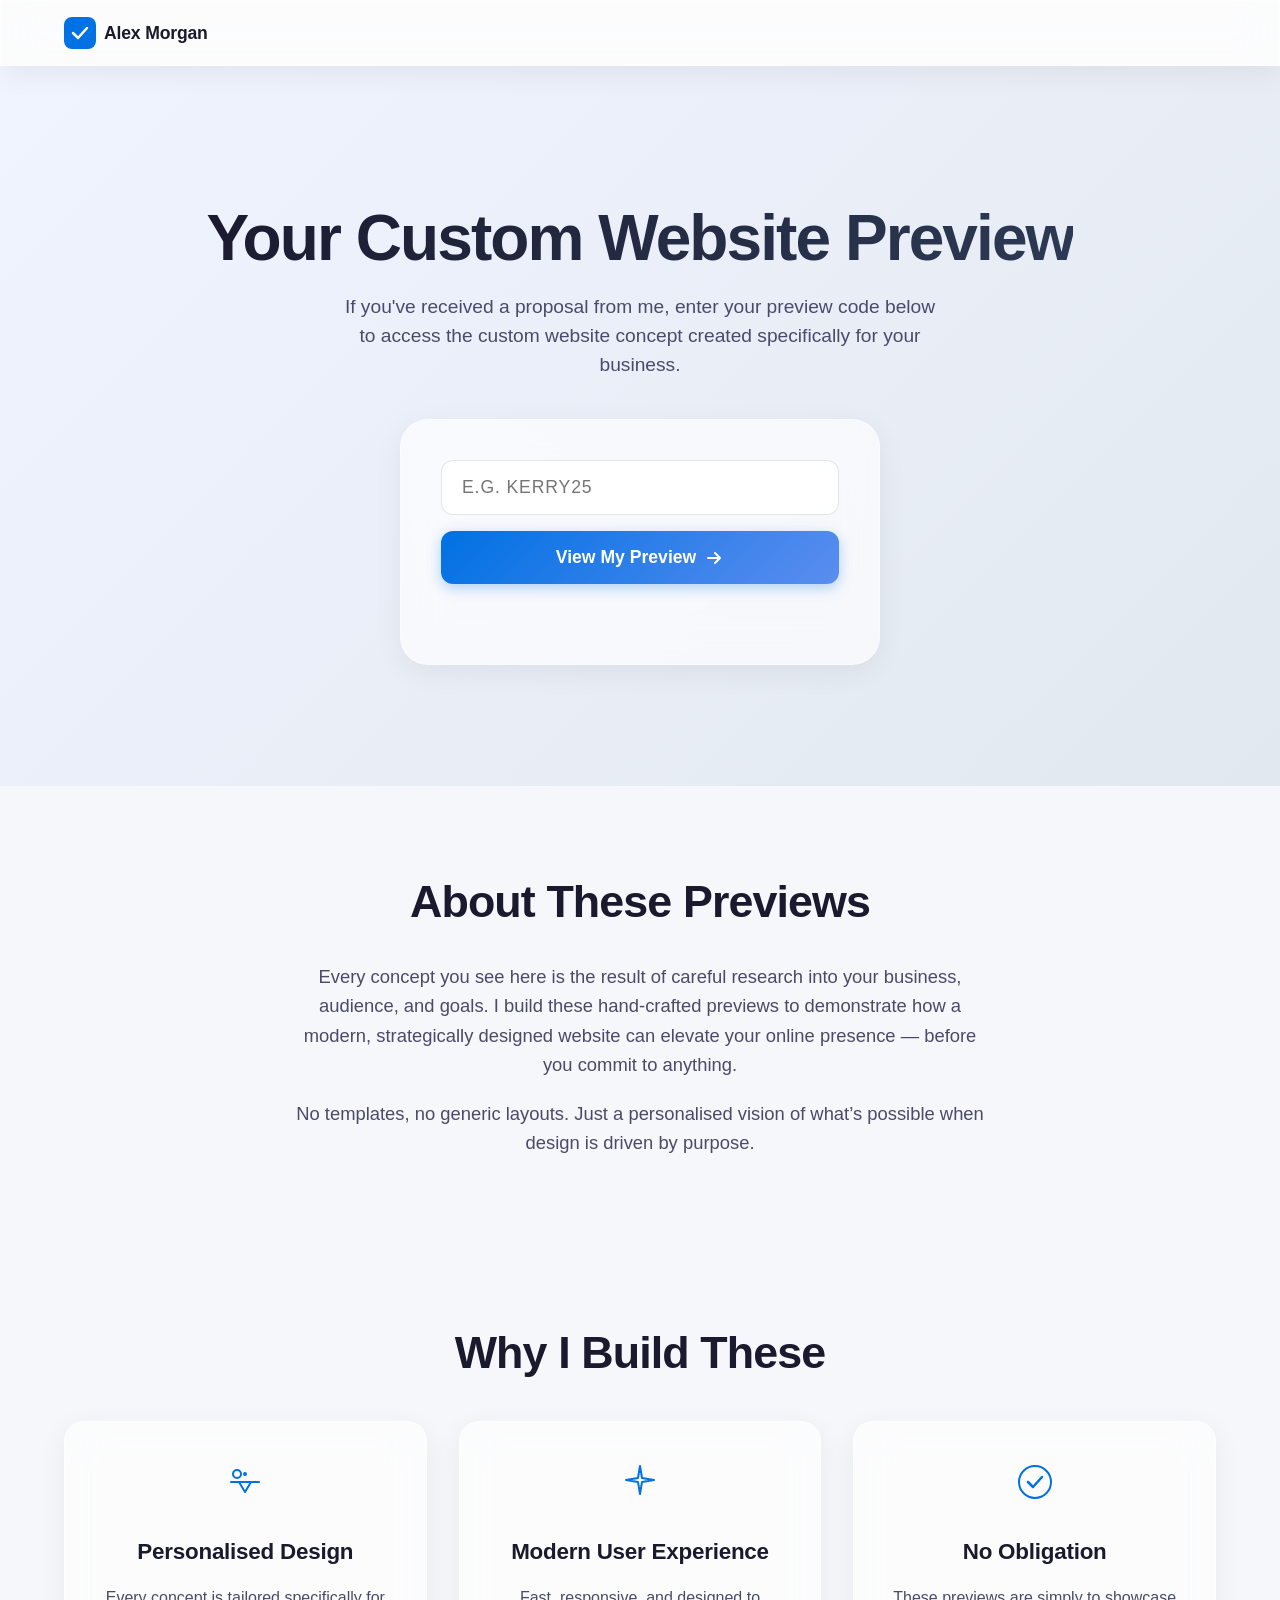
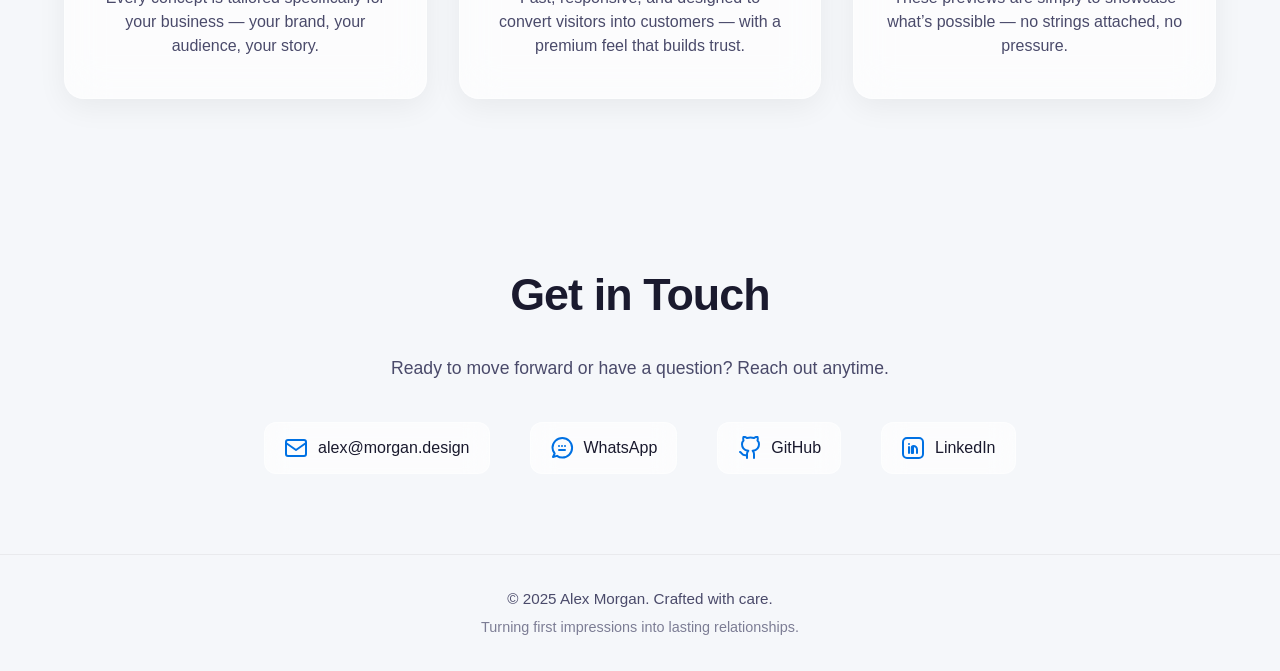
==== index.html @ 59bb9081 "Rename Index.html to index.html" ====
<!DOCTYPE html>
<html lang="en">
<head>
  <meta charset="UTF-8" />
  <meta name="viewport" content="width=device-width, initial-scale=1.0" />
  <title>Custom Website Preview | Ahmal Thomas — Web Designer</title>
  <meta name="description" content="Access your personalized website concept preview. Enter your unique code to view a custom-designed demo tailored for your business." />

  <!-- Open Graph / Social -->
  <meta property="og:title" content="Your Custom Website Preview" />
  <meta property="og:description" content="Enter your preview code to see a personalized website concept built for your business." />
  <meta property="og:type" content="website" />
  <meta name="twitter:card" content="summary_large_image" />

  <!-- Structured Data: Person -->
  <script type="application/ld+json">
  {
    "@context": "https://schema.org",
    "@type": "Person",
    "name": "Alex Morgan",
    "jobTitle": "Web Designer",
    "url": "https://alexmorgan.design",
    "sameAs": [
      "https://github.com/alexmorgan",
      "https://linkedin.com/in/alexmorgan"
    ]
  }
  </script>

  <link rel="stylesheet" href="style.css" />
</head>
<body>
  <!-- Minimal top bar with brand -->
  <header class="top-bar glass">
    <div class="top-bar-inner container">
      <a href="/" class="logo" aria-label="Alex Morgan Home">
        <svg width="32" height="32" viewBox="0 0 32 32" fill="none" aria-hidden="true">
          <rect width="32" height="32" rx="8" fill="url(#logo-grad)" />
          <path d="M9 16L14 21L23 11" stroke="white" stroke-width="2.5" stroke-linecap="round" stroke-linejoin="round" />
          <defs>
            <linearGradient id="logo-grad" x1="0" y1="0" x2="32" y2="32">
              <stop stop-color="#0071E3" />
              <stop offset="1" stop-color="#5B8DEF" />
            </linearGradient>
          </defs>
        </svg>
        <span class="logo-text">Alex Morgan</span>
      </a>
    </div>
  </header>

  <main>
    <!-- Hero Section -->
    <section class="hero" aria-labelledby="hero-heading">
      <div class="container hero-content">
        <h1 id="hero-heading" class="hero-title">Your Custom Website Preview</h1>
        <p class="hero-subtitle">
          If you've received a proposal from me, enter your preview code below to access the
          custom website concept created specifically for your business.
        </p>

        <div class="preview-card glass" id="previewCard">
          <form id="previewForm" novalidate>
            <label for="codeInput" class="sr-only">Preview Code</label>
            <input
              type="text"
              id="codeInput"
              class="code-input"
              placeholder="e.g. KERRY25"
              autocomplete="off"
              spellcheck="false"
              aria-describedby="errorMessage"
            />
            <button type="submit" class="btn-primary" id="submitBtn">
              View My Preview
              <svg width="20" height="20" viewBox="0 0 20 20" fill="none" aria-hidden="true">
                <path d="M4 10H16M16 10L11 5M16 10L11 15" stroke="currentColor" stroke-width="2" stroke-linecap="round" stroke-linejoin="round" />
              </svg>
            </button>
            <div id="errorMessage" class="error-message" role="alert" aria-live="polite"></div>
          </form>
        </div>
      </div>
    </section>

    <!-- About Section -->
    <section class="about section" aria-labelledby="about-heading">
      <div class="container">
        <h2 id="about-heading" class="section-title">About These Previews</h2>
        <div class="about-text">
          <p>
            Every concept you see here is the result of careful research into your business,
            audience, and goals. I build these hand‑crafted previews to demonstrate how a
            modern, strategically designed website can elevate your online presence — before
            you commit to anything.
          </p>
          <p>
            No templates, no generic layouts. Just a personalised vision of what’s possible
            when design is driven by purpose.
          </p>
        </div>
      </div>
    </section>

    <!-- Why I Build These (Feature Cards) -->
    <section class="features section" aria-labelledby="features-heading">
      <div class="container">
        <h2 id="features-heading" class="section-title">Why I Build These</h2>
        <div class="features-grid">
          <!-- Card 1 -->
          <article class="feature-card glass">
            <div class="feature-icon" aria-hidden="true">
              <svg width="40" height="40" viewBox="0 0 40 40" fill="none">
                <circle cx="12" cy="12" r="4" stroke="currentColor" stroke-width="2" />
                <path d="M20 30L14 20H26L20 30Z" stroke="currentColor" stroke-width="2" stroke-linejoin="round" />
                <path d="M6 20H34" stroke="currentColor" stroke-width="2" stroke-linecap="round" />
                <circle cx="20" cy="12" r="2" fill="currentColor" />
              </svg>
            </div>
            <h3 class="feature-title">Personalised Design</h3>
            <p class="feature-desc">Every concept is tailored specifically for your business — your brand, your audience, your story.</p>
          </article>

          <!-- Card 2 -->
          <article class="feature-card glass">
            <div class="feature-icon" aria-hidden="true">
              <svg width="40" height="40" viewBox="0 0 40 40" fill="none">
                <path d="M20 4L22 16L34 18L22 20L20 32L18 20L6 18L18 16L20 4Z" stroke="currentColor" stroke-width="2" stroke-linejoin="round" />
              </svg>
            </div>
            <h3 class="feature-title">Modern User Experience</h3>
            <p class="feature-desc">Fast, responsive, and designed to convert visitors into customers — with a premium feel that builds trust.</p>
          </article>

          <!-- Card 3 -->
          <article class="feature-card glass">
            <div class="feature-icon" aria-hidden="true">
              <svg width="40" height="40" viewBox="0 0 40 40" fill="none">
                <path d="M20 36C28.8366 36 36 28.8366 36 20C36 11.1634 28.8366 4 20 4C11.1634 4 4 11.1634 4 20C4 28.8366 11.1634 36 20 36Z" stroke="currentColor" stroke-width="2" />
                <path d="M13 20L18 25L27 15" stroke="currentColor" stroke-width="2.5" stroke-linecap="round" stroke-linejoin="round" />
              </svg>
            </div>
            <h3 class="feature-title">No Obligation</h3>
            <p class="feature-desc">These previews are simply to showcase what’s possible — no strings attached, no pressure.</p>
          </article>
        </div>
      </div>
    </section>

    <!-- Contact Section -->
    <section class="contact section" aria-labelledby="contact-heading">
      <div class="container">
        <h2 id="contact-heading" class="section-title">Get in Touch</h2>
        <p class="contact-sub">Ready to move forward or have a question? Reach out anytime.</p>
        <div class="contact-links">
          <a href="mailto:alex@morgan.design" class="contact-item" aria-label="Email Alex">
            <svg width="24" height="24" viewBox="0 0 24 24" fill="none" aria-hidden="true">
              <rect x="2" y="4" width="20" height="16" rx="2" stroke="currentColor" stroke-width="2" />
              <path d="M2 7L12 14L22 7" stroke="currentColor" stroke-width="2" stroke-linecap="round" stroke-linejoin="round" />
            </svg>
            <span>alex@morgan.design</span>
          </a>
          <a href="https://wa.me/15551234567" class="contact-item" target="_blank" rel="noopener" aria-label="Chat on WhatsApp">
            <svg width="24" height="24" viewBox="0 0 24 24" fill="none" aria-hidden="true">
              <path d="M3 21L4.65 17.5C3.36 15.95 2.5 13.97 2.5 11.8C2.5 6.31 6.81 2 12.3 2C17.79 2 22.1 6.31 22.1 11.8C22.1 17.29 17.79 21.6 12.3 21.6C10.34 21.6 8.48 20.95 7 19.85L3 21Z" stroke="currentColor" stroke-width="2" stroke-linejoin="round" />
              <path d="M9 10H9.01M12 10H12.01M15 10H15.01M9 14H15" stroke="currentColor" stroke-width="2" stroke-linecap="round" stroke-linejoin="round" />
            </svg>
            <span>WhatsApp</span>
          </a>
          <a href="https://github.com/alexmorgan" class="contact-item" target="_blank" rel="noopener" aria-label="GitHub Profile">
            <svg width="24" height="24" viewBox="0 0 24 24" fill="none" aria-hidden="true">
              <path d="M9 19C4 20.5 4 16.5 2 16M16 22V18.13C16.0375 16.88 15.5731 15.655 14.7 14.75C17.8 14.35 21 13.25 21 8.25C20.9992 6.855 20.4418 5.525 19.45 4.55C19.8918 3.35 19.8918 2.02 19.45 0.82C19.45 0.82 18.35 0.48 15.9 2.03C13.745 1.35 11.255 1.35 9.1 2.03C6.65 0.48 5.55 0.82 5.55 0.82C5.10824 2.02 5.10824 3.35 5.55 4.55C4.55818 5.525 4.00076 6.855 4 8.25C4 13.25 7.2 14.35 10.3 14.75C9.42688 15.655 8.96248 16.88 9 18.13V22" stroke="currentColor" stroke-width="2" stroke-linecap="round" stroke-linejoin="round" />
            </svg>
            <span>GitHub</span>
          </a>
          <a href="https://linkedin.com/in/alexmorgan" class="contact-item" target="_blank" rel="noopener" aria-label="LinkedIn Profile">
            <svg width="24" height="24" viewBox="0 0 24 24" fill="none" aria-hidden="true">
              <rect x="2" y="2" width="20" height="20" rx="4" stroke="currentColor" stroke-width="2" />
              <path d="M8 11V17M8 8V8.01M12 17V11M16 17V13.5C16 11.57 14.43 10 12.5 10V10C11.57 10 10.8 10.73 10.8 11.6V17" stroke="currentColor" stroke-width="2" stroke-linecap="round" stroke-linejoin="round" />
            </svg>
            <span>LinkedIn</span>
          </a>
        </div>
      </div>
    </section>
  </main>

  <!-- Footer -->
  <footer class="footer">
    <div class="container footer-inner">
      <p>© 2025 Alex Morgan. Crafted with care.</p>
      <p class="footer-tagline">Turning first impressions into lasting relationships.</p>
    </div>
  </footer>

  <script src="script.js"></script>
</body>
</html>
---- style.css ----
/* style.css – Premium, minimal, mobile-first with glassmorphism & subtle animations */

/* ---------- CSS Variables ---------- */
:root {
  --color-bg: #f5f7fa;
  --color-surface: rgba(255, 255, 255, 0.65);
  --color-text: #1a1a2e;
  --color-text-secondary: #4a4a6a;
  --color-accent: #0071e3;
  --color-accent-hover: #005bb5;
  --color-error: #e53e3e;
  --gradient-hero: linear-gradient(135deg, #f0f4ff 0%, #e2e8f0 100%);
  --gradient-accent: linear-gradient(135deg, #0071e3, #5b8def);
  --shadow-sm: 0 2px 12px rgba(0, 0, 0, 0.04);
  --shadow-md: 0 8px 30px rgba(0, 0, 0, 0.06);
  --shadow-lg: 0 20px 50px rgba(0, 0, 0, 0.08);
  --radius-sm: 12px;
  --radius-md: 20px;
  --radius-lg: 28px;
  --font-sans: -apple-system, BlinkMacSystemFont, 'Segoe UI', Roboto, Helvetica, Arial, sans-serif;
  --transition-fast: 0.2s ease;
  --transition-smooth: 0.3s cubic-bezier(0.4, 0, 0.2, 1);
}

/* ---------- Reset & Base ---------- */
*,
*::before,
*::after {
  box-sizing: border-box;
  margin: 0;
  padding: 0;
}

html {
  scroll-behavior: smooth;
  -webkit-font-smoothing: antialiased;
  -moz-osx-font-smoothing: grayscale;
}

body {
  font-family: var(--font-sans);
  background: var(--color-bg);
  color: var(--color-text);
  line-height: 1.6;
  min-height: 100vh;
  display: flex;
  flex-direction: column;
}

/* ---------- Utility ---------- */
.container {
  width: 100%;
  max-width: 1200px;
  margin: 0 auto;
  padding: 0 1.5rem;
}

.sr-only {
  position: absolute;
  width: 1px;
  height: 1px;
  padding: 0;
  margin: -1px;
  overflow: hidden;
  clip: rect(0, 0, 0, 0);
  white-space: nowrap;
  border-width: 0;
}

/* Glass effect reusable */
.glass {
  background: var(--color-surface);
  backdrop-filter: blur(20px);
  -webkit-backdrop-filter: blur(20px);
  border: 1px solid rgba(255, 255, 255, 0.4);
  box-shadow: var(--shadow-md);
}

/* Section spacing */
.section {
  padding: 5rem 0;
}

.section-title {
  font-size: clamp(2rem, 5vw, 2.8rem);
  font-weight: 700;
  letter-spacing: -0.02em;
  margin-bottom: 1.5rem;
  text-align: center;
  color: var(--color-text);
}

/* ---------- Top Bar ---------- */
.top-bar {
  position: sticky;
  top: 0;
  z-index: 100;
  border-bottom: 1px solid rgba(255, 255, 255, 0.3);
}

.top-bar-inner {
  display: flex;
  align-items: center;
  justify-content: space-between;
  height: 64px;
}

.logo {
  display: flex;
  align-items: center;
  gap: 0.5rem;
  text-decoration: none;
  color: var(--color-text);
  font-weight: 600;
  font-size: 1.1rem;
}

.logo-text {
  letter-spacing: -0.01em;
}

/* ---------- Hero ---------- */
.hero {
  background: var(--gradient-hero);
  padding: 6rem 0 5rem;
  display: flex;
  align-items: center;
  min-height: 80vh;
}

.hero-content {
  text-align: center;
  display: flex;
  flex-direction: column;
  align-items: center;
}

.hero-title {
  font-size: clamp(2.5rem, 7vw, 4rem);
  font-weight: 800;
  letter-spacing: -0.03em;
  line-height: 1.1;
  margin-bottom: 1.2rem;
  background: linear-gradient(135deg, #1a1a2e 0%, #2d3a55 100%);
  -webkit-background-clip: text;
  -webkit-text-fill-color: transparent;
  background-clip: text;
}

.hero-subtitle {
  font-size: 1.2rem;
  color: var(--color-text-secondary);
  max-width: 600px;
  margin: 0 auto 2.5rem;
  line-height: 1.5;
}

/* Preview Card (glass) */
.preview-card {
  width: 100%;
  max-width: 480px;
  padding: 2.5rem;
  border-radius: var(--radius-lg);
  opacity: 0;
  transform: translateY(30px);
  transition: opacity 0.8s ease, transform 0.8s ease;
}

.preview-card.visible {
  opacity: 1;
  transform: translateY(0);
}

/* Form elements */
#previewForm {
  display: flex;
  flex-direction: column;
  gap: 1rem;
}

.code-input {
  width: 100%;
  padding: 1rem 1.25rem;
  font-size: 1.1rem;
  border: 1.5px solid rgba(0, 0, 0, 0.1);
  border-radius: var(--radius-sm);
  background: rgba(255, 255, 255, 0.8);
  backdrop-filter: blur(10px);
  transition: border-color var(--transition-fast), box-shadow var(--transition-fast);
  outline: none;
  font-family: inherit;
  letter-spacing: 0.05em;
  text-transform: uppercase;
}

.code-input:focus {
  border-color: var(--color-accent);
  box-shadow: 0 0 0 3px rgba(0, 113, 227, 0.15);
}

.code-input.error {
  border-color: var(--color-error);
  box-shadow: 0 0 0 3px rgba(229, 62, 62, 0.15);
}

/* Primary button */
.btn-primary {
  display: inline-flex;
  align-items: center;
  justify-content: center;
  gap: 0.5rem;
  padding: 1rem 2rem;
  background: var(--gradient-accent);
  color: white;
  font-weight: 600;
  font-size: 1.1rem;
  border: none;
  border-radius: var(--radius-sm);
  cursor: pointer;
  transition: transform var(--transition-fast), box-shadow var(--transition-fast), opacity var(--transition-fast);
  box-shadow: 0 4px 14px rgba(0, 113, 227, 0.3);
}

.btn-primary:hover {
  transform: translateY(-2px) scale(1.02);
  box-shadow: 0 8px 25px rgba(0, 113, 227, 0.4);
}

.btn-primary:active {
  transform: scale(0.98);
}

/* Error message */
.error-message {
  font-size: 0.9rem;
  color: var(--color-error);
  min-height: 1.4em;
  margin-top: 0.2rem;
  opacity: 0;
  transform: translateY(-8px);
  transition: opacity 0.25s ease, transform 0.25s ease;
  font-weight: 500;
}

.error-message.visible {
  opacity: 1;
  transform: translateY(0);
}

/* Shake animation on error */
@keyframes shake {
  0%, 100% { transform: translateX(0); }
  20% { transform: translateX(-8px); }
  40% { transform: translateX(8px); }
  60% { transform: translateX(-5px); }
  80% { transform: translateX(5px); }
}

.preview-card.shake {
  animation: shake 0.4s ease-in-out;
}

/* ---------- About Section ---------- */
.about-text {
  max-width: 700px;
  margin: 0 auto;
  text-align: center;
  font-size: 1.15rem;
  color: var(--color-text-secondary);
}

.about-text p + p {
  margin-top: 1.2rem;
}

/* ---------- Feature Cards ---------- */
.features-grid {
  display: grid;
  grid-template-columns: repeat(auto-fit, minmax(260px, 1fr));
  gap: 2rem;
  margin-top: 2rem;
}

.feature-card {
  padding: 2.5rem 2rem;
  border-radius: var(--radius-md);
  text-align: center;
  transition: transform var(--transition-smooth), box-shadow var(--transition-smooth);
  display: flex;
  flex-direction: column;
  align-items: center;
  gap: 1rem;
}

.feature-card:hover {
  transform: translateY(-6px);
  box-shadow: var(--shadow-lg);
}

.feature-icon {
  color: var(--color-accent);
  margin-bottom: 0.5rem;
}

.feature-title {
  font-size: 1.4rem;
  font-weight: 650;
  letter-spacing: -0.01em;
}

.feature-desc {
  color: var(--color-text-secondary);
  font-size: 1rem;
  line-height: 1.5;
}

/* ---------- Contact ---------- */
.contact-sub {
  text-align: center;
  color: var(--color-text-secondary);
  margin-bottom: 2.5rem;
  font-size: 1.1rem;
}

.contact-links {
  display: flex;
  flex-wrap: wrap;
  justify-content: center;
  gap: 1.5rem 2.5rem;
}

.contact-item {
  display: flex;
  align-items: center;
  gap: 0.6rem;
  text-decoration: none;
  color: var(--color-text);
  font-weight: 500;
  padding: 0.75rem 1.2rem;
  border-radius: var(--radius-sm);
  background: var(--color-surface);
  backdrop-filter: blur(12px);
  border: 1px solid rgba(255, 255, 255, 0.5);
  transition: transform var(--transition-fast), box-shadow var(--transition-fast);
}

.contact-item:hover {
  transform: translateY(-2px);
  box-shadow: var(--shadow-md);
}

.contact-item svg {
  flex-shrink: 0;
  color: var(--color-accent);
}

/* ---------- Footer ---------- */
.footer {
  margin-top: auto;
  padding: 2rem 0;
  text-align: center;
  border-top: 1px solid rgba(0, 0, 0, 0.05);
  color: var(--color-text-secondary);
  font-size: 0.95rem;
}

.footer-tagline {
  margin-top: 0.3rem;
  opacity: 0.7;
  font-size: 0.9rem;
}

/* ---------- Responsive fine-tuning ---------- */
@media (max-width: 600px) {
  .hero {
    padding: 4rem 0 3rem;
  }
  .preview-card {
    padding: 1.8rem;
  }
  .contact-links {
    flex-direction: column;
    align-items: center;
  }
  }
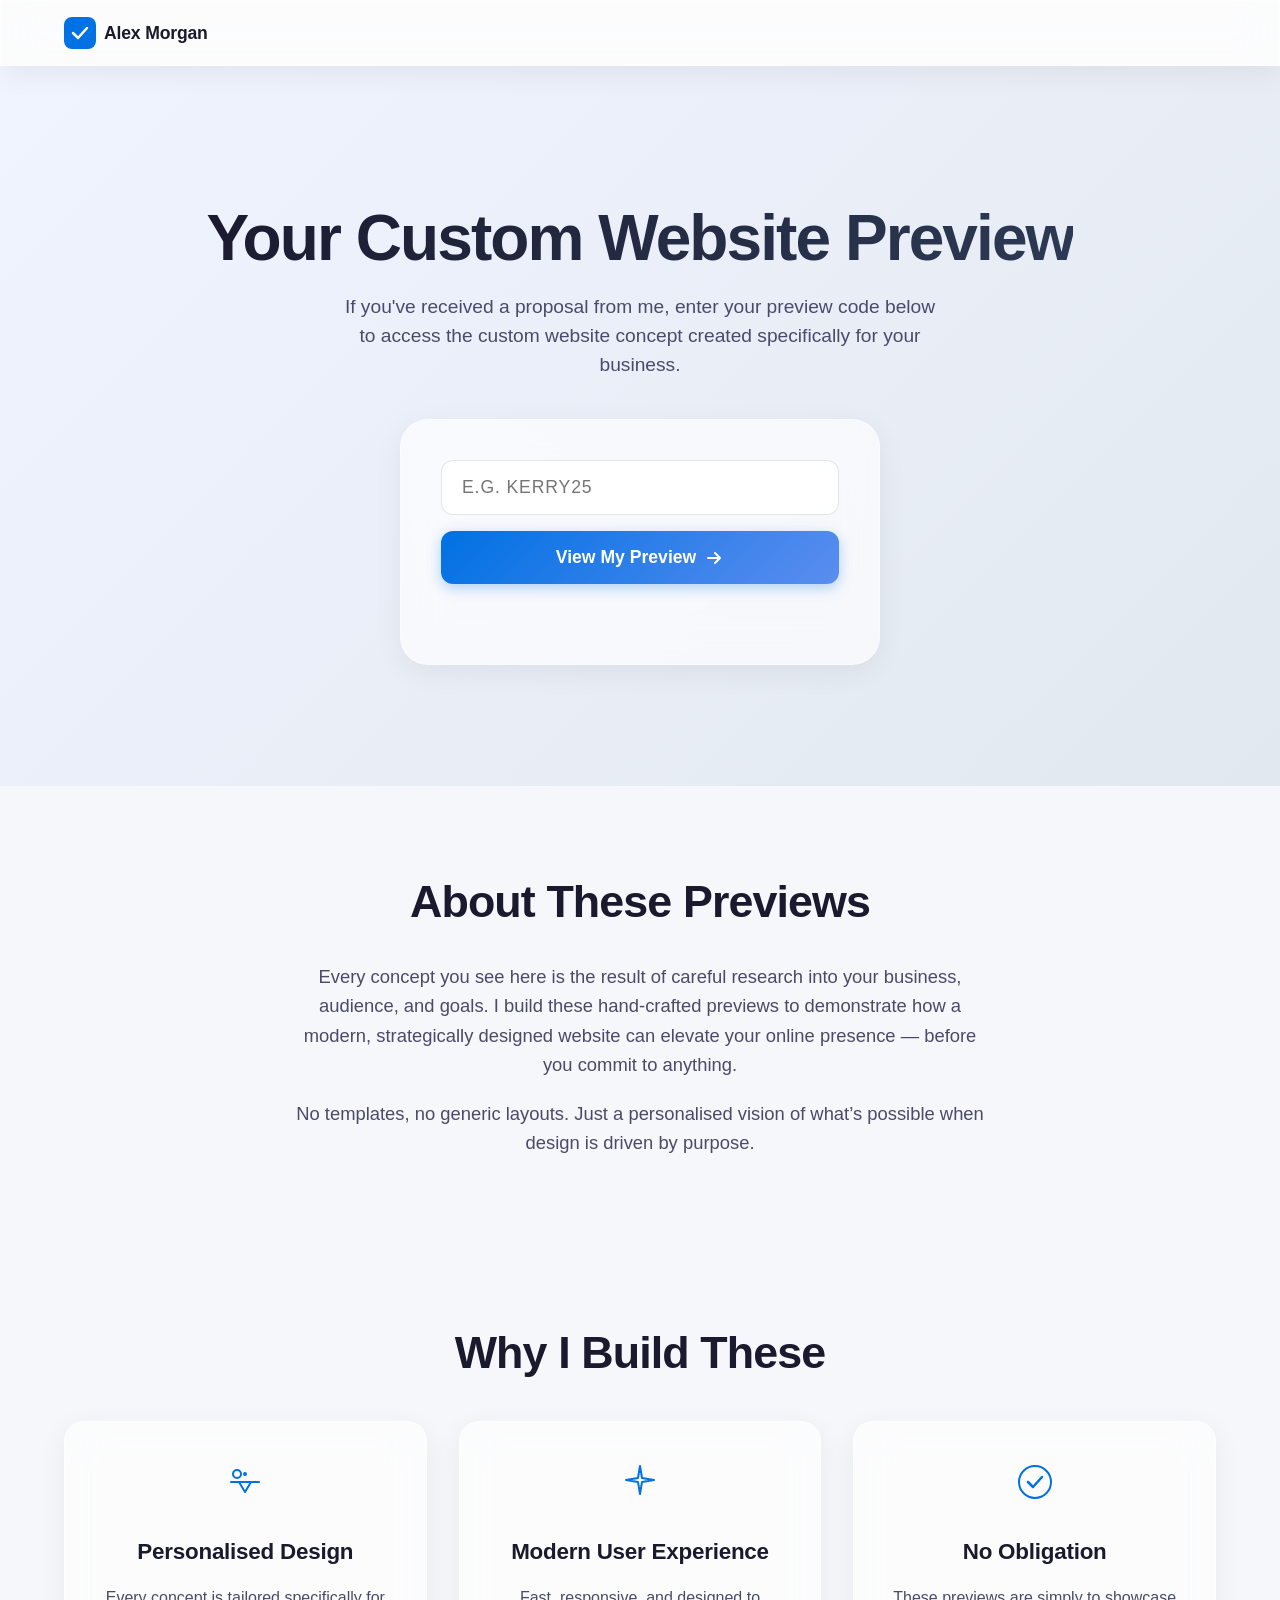
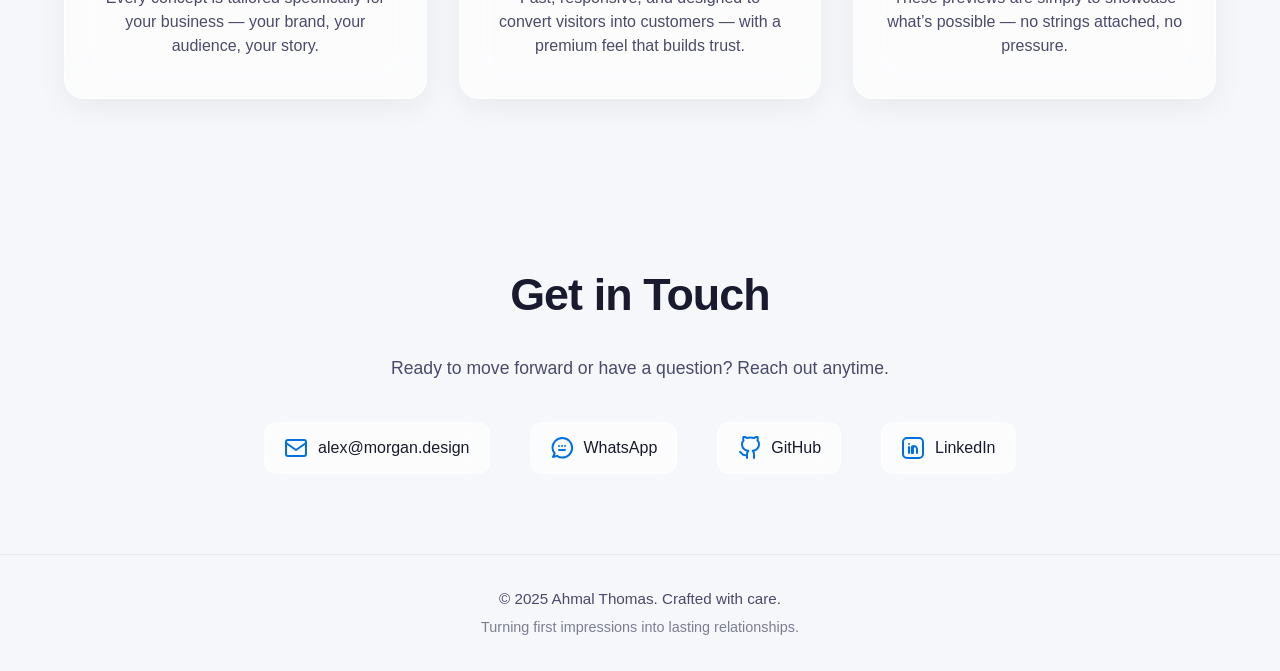
==== commit b5463628: "Update index.html" ====
--- a/index.html
+++ b/index.html
@@ -17,12 +17,12 @@
   {
     "@context": "https://schema.org",
     "@type": "Person",
-    "name": "Alex Morgan",
+    "name": "Ahmal Thomas",
     "jobTitle": "Web Designer",
-    "url": "https://alexmorgan.design",
+    "url": "https://ahmalthomas.design",
     "sameAs": [
-      "https://github.com/alexmorgan",
-      "https://linkedin.com/in/alexmorgan"
+      "https://github.com/ahmal-wq",
+      "https://linkedin.com/in/ahmalthomas"
     ]
   }
   </script>
@@ -153,27 +153,27 @@
         <h2 id="contact-heading" class="section-title">Get in Touch</h2>
         <p class="contact-sub">Ready to move forward or have a question? Reach out anytime.</p>
         <div class="contact-links">
-          <a href="mailto:alex@morgan.design" class="contact-item" aria-label="Email Alex">
+          <a href="mailto: ahmalwdservices@gmail.com" class="contact-item" aria-label="Email Alex">
             <svg width="24" height="24" viewBox="0 0 24 24" fill="none" aria-hidden="true">
               <rect x="2" y="4" width="20" height="16" rx="2" stroke="currentColor" stroke-width="2" />
               <path d="M2 7L12 14L22 7" stroke="currentColor" stroke-width="2" stroke-linecap="round" stroke-linejoin="round" />
             </svg>
             <span>alex@morgan.design</span>
           </a>
-          <a href="https://wa.me/15551234567" class="contact-item" target="_blank" rel="noopener" aria-label="Chat on WhatsApp">
+          <a href="https://wa.me/18768789300" class="contact-item" target="_blank" rel="noopener" aria-label="Chat on WhatsApp">
             <svg width="24" height="24" viewBox="0 0 24 24" fill="none" aria-hidden="true">
               <path d="M3 21L4.65 17.5C3.36 15.95 2.5 13.97 2.5 11.8C2.5 6.31 6.81 2 12.3 2C17.79 2 22.1 6.31 22.1 11.8C22.1 17.29 17.79 21.6 12.3 21.6C10.34 21.6 8.48 20.95 7 19.85L3 21Z" stroke="currentColor" stroke-width="2" stroke-linejoin="round" />
               <path d="M9 10H9.01M12 10H12.01M15 10H15.01M9 14H15" stroke="currentColor" stroke-width="2" stroke-linecap="round" stroke-linejoin="round" />
             </svg>
             <span>WhatsApp</span>
           </a>
-          <a href="https://github.com/alexmorgan" class="contact-item" target="_blank" rel="noopener" aria-label="GitHub Profile">
+          <a href="https://github.com/ahmal-wq" class="contact-item" target="_blank" rel="noopener" aria-label="GitHub Profile">
             <svg width="24" height="24" viewBox="0 0 24 24" fill="none" aria-hidden="true">
               <path d="M9 19C4 20.5 4 16.5 2 16M16 22V18.13C16.0375 16.88 15.5731 15.655 14.7 14.75C17.8 14.35 21 13.25 21 8.25C20.9992 6.855 20.4418 5.525 19.45 4.55C19.8918 3.35 19.8918 2.02 19.45 0.82C19.45 0.82 18.35 0.48 15.9 2.03C13.745 1.35 11.255 1.35 9.1 2.03C6.65 0.48 5.55 0.82 5.55 0.82C5.10824 2.02 5.10824 3.35 5.55 4.55C4.55818 5.525 4.00076 6.855 4 8.25C4 13.25 7.2 14.35 10.3 14.75C9.42688 15.655 8.96248 16.88 9 18.13V22" stroke="currentColor" stroke-width="2" stroke-linecap="round" stroke-linejoin="round" />
             </svg>
             <span>GitHub</span>
           </a>
-          <a href="https://linkedin.com/in/alexmorgan" class="contact-item" target="_blank" rel="noopener" aria-label="LinkedIn Profile">
+          <a href="https://linkedin.com/in/ahmalthomas" class="contact-item" target="_blank" rel="noopener" aria-label="LinkedIn Profile">
             <svg width="24" height="24" viewBox="0 0 24 24" fill="none" aria-hidden="true">
               <rect x="2" y="2" width="20" height="20" rx="4" stroke="currentColor" stroke-width="2" />
               <path d="M8 11V17M8 8V8.01M12 17V11M16 17V13.5C16 11.57 14.43 10 12.5 10V10C11.57 10 10.8 10.73 10.8 11.6V17" stroke="currentColor" stroke-width="2" stroke-linecap="round" stroke-linejoin="round" />
@@ -188,7 +188,7 @@
   <!-- Footer -->
   <footer class="footer">
     <div class="container footer-inner">
-      <p>© 2025 Alex Morgan. Crafted with care.</p>
+      <p>© 2025 Ahmal Thomas. Crafted with care.</p>
       <p class="footer-tagline">Turning first impressions into lasting relationships.</p>
     </div>
   </footer>
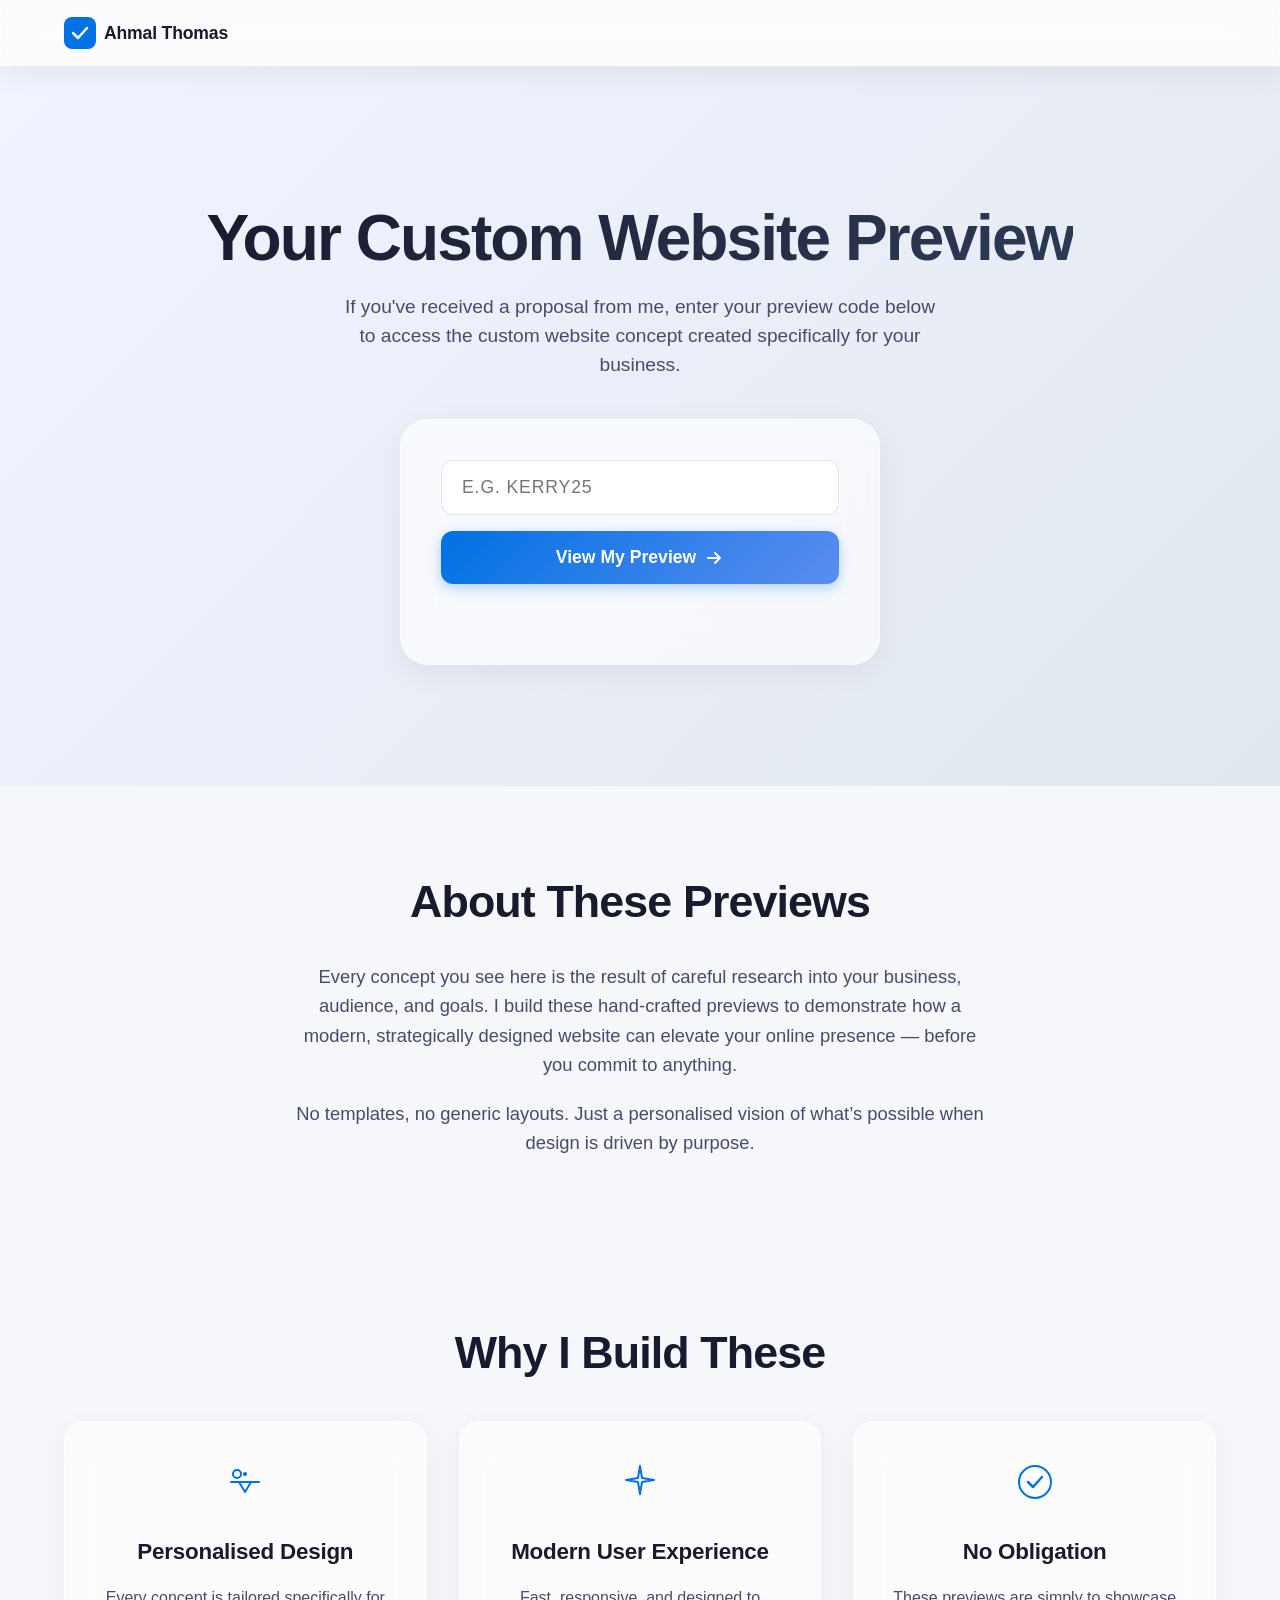
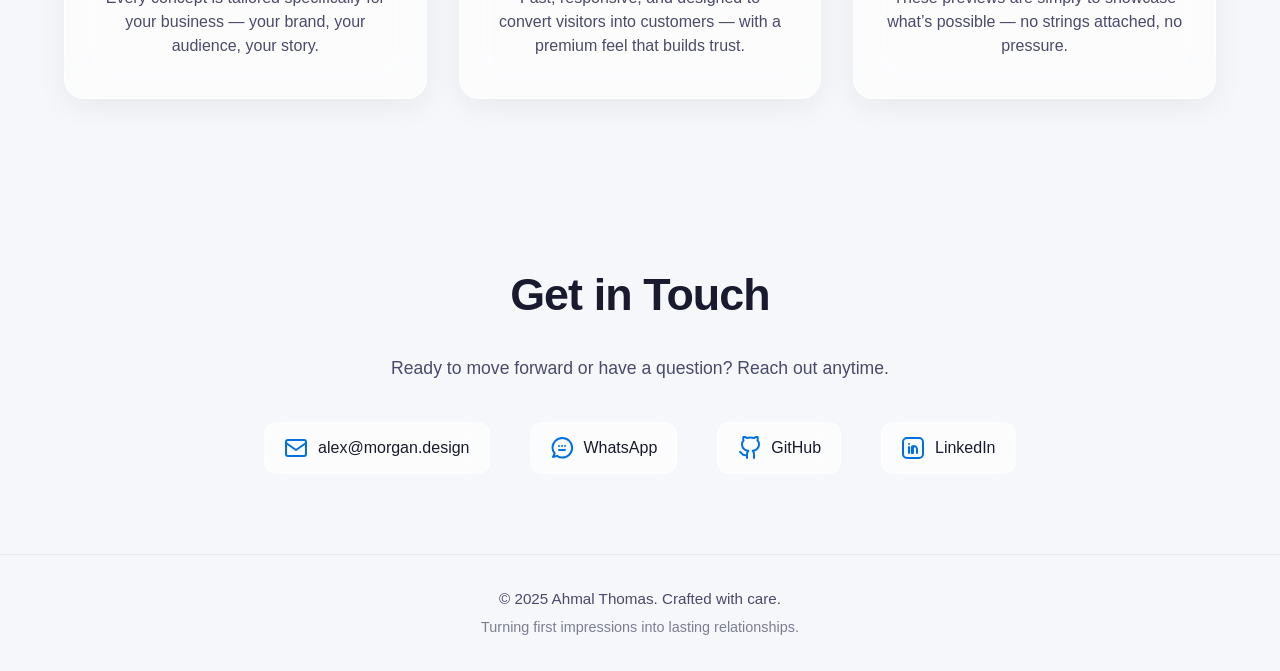
==== commit c3cae28a: "Update index.html" ====
--- a/index.html
+++ b/index.html
@@ -44,7 +44,7 @@
             </linearGradient>
           </defs>
         </svg>
-        <span class="logo-text">Alex Morgan</span>
+        <span class="logo-text">Ahmal Thomas</span>
       </a>
     </div>
   </header>
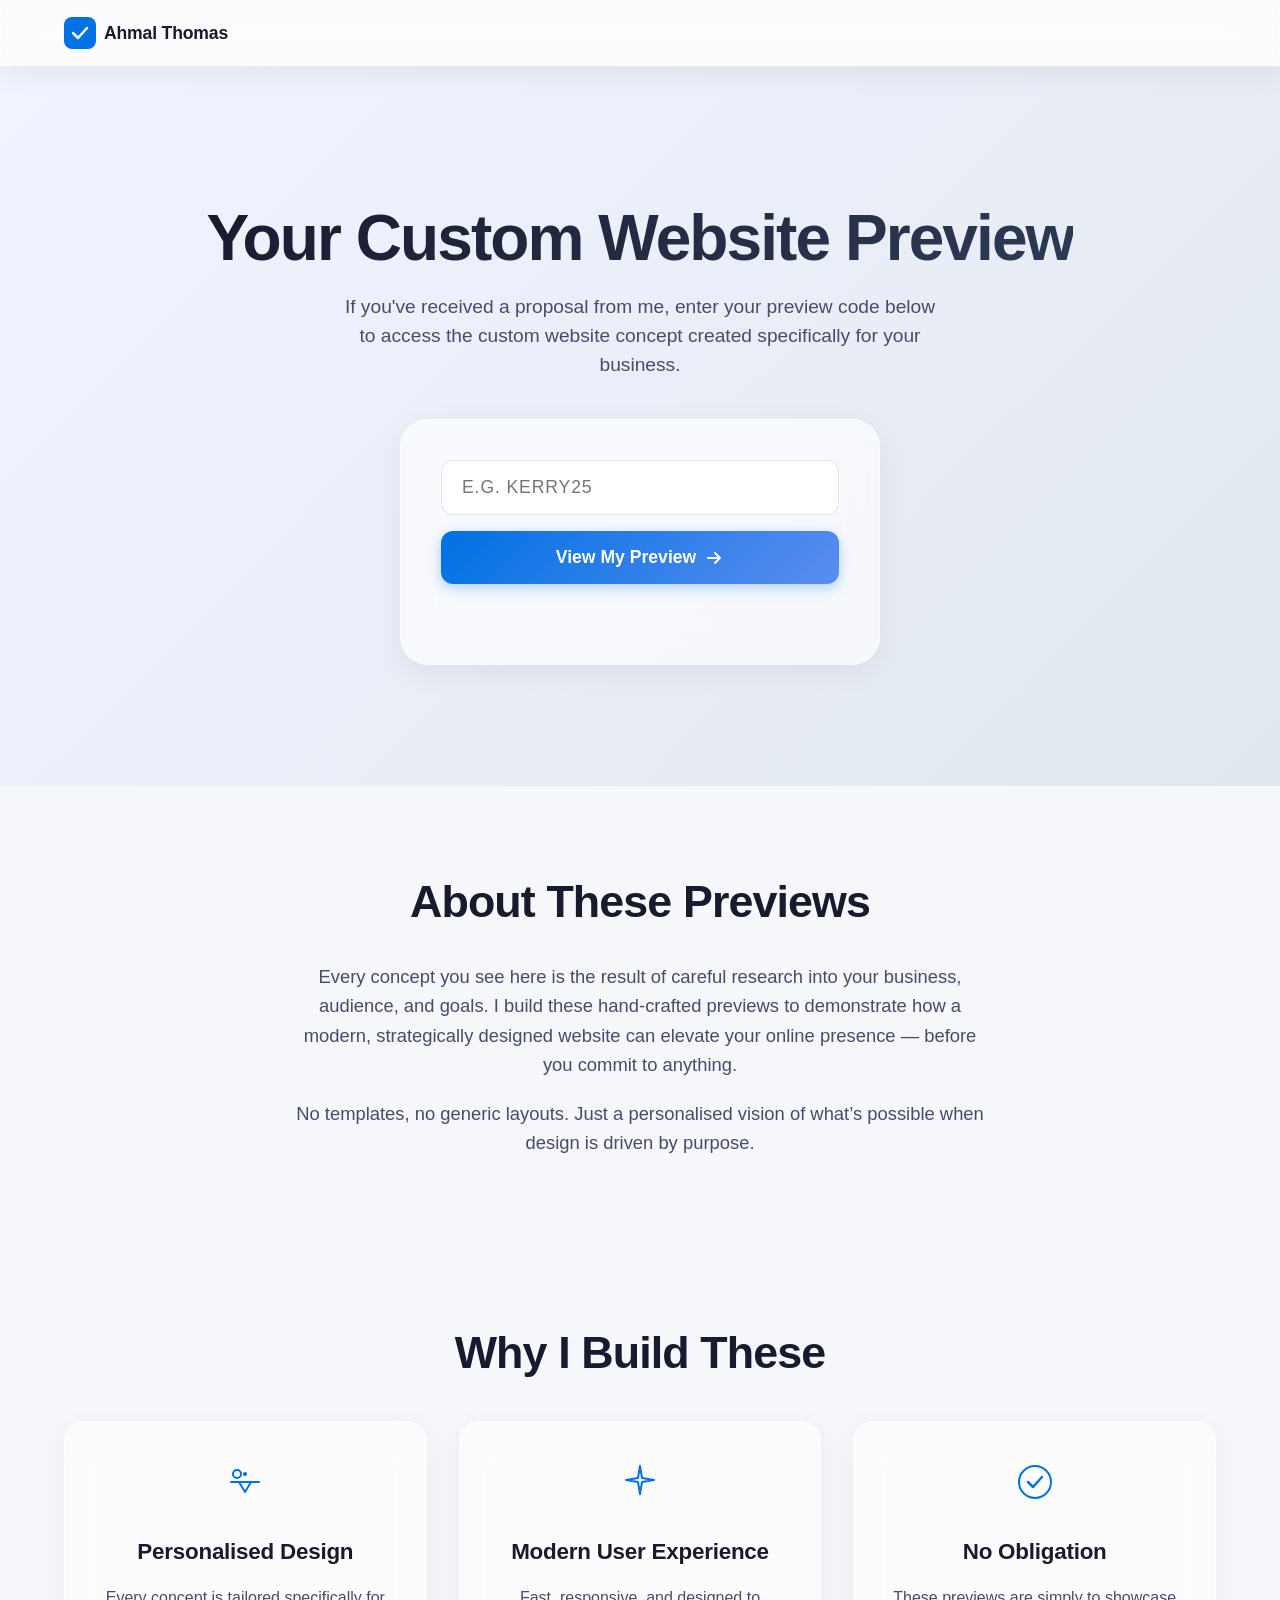
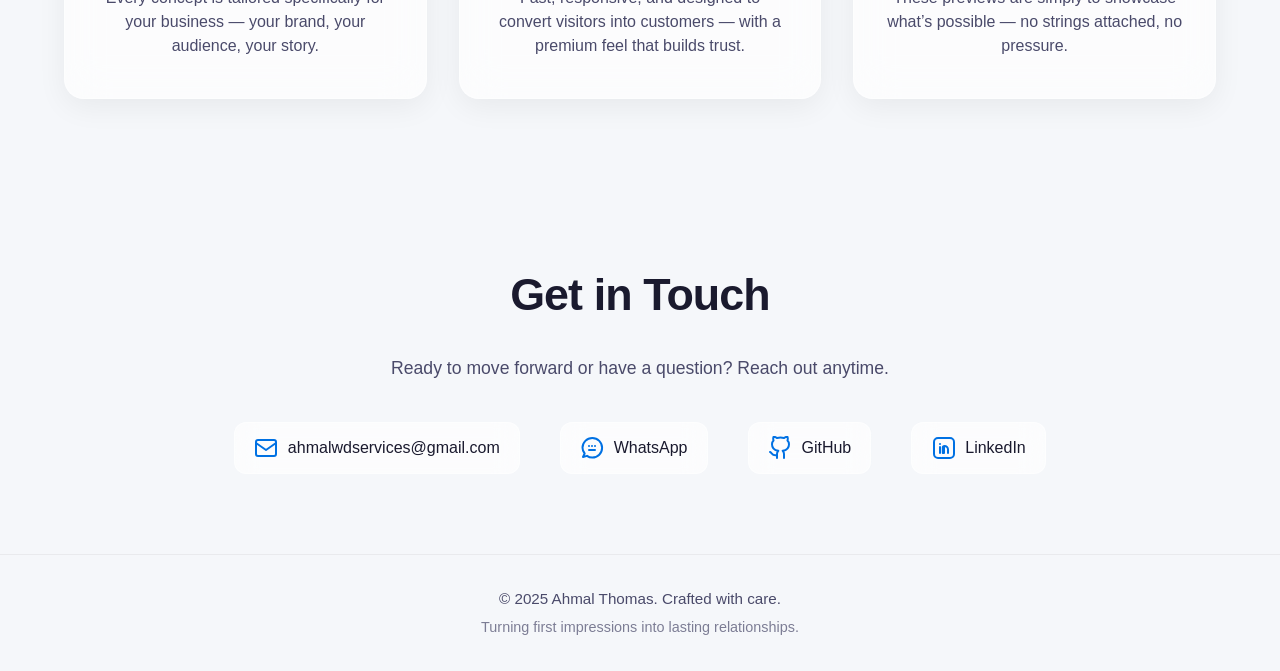
==== commit 1f895916: "Update index.html" ====
--- a/index.html
+++ b/index.html
@@ -158,7 +158,7 @@
               <rect x="2" y="4" width="20" height="16" rx="2" stroke="currentColor" stroke-width="2" />
               <path d="M2 7L12 14L22 7" stroke="currentColor" stroke-width="2" stroke-linecap="round" stroke-linejoin="round" />
             </svg>
-            <span>alex@morgan.design</span>
+            <span>ahmalwdservices@gmail.com</span>
           </a>
           <a href="https://wa.me/18768789300" class="contact-item" target="_blank" rel="noopener" aria-label="Chat on WhatsApp">
             <svg width="24" height="24" viewBox="0 0 24 24" fill="none" aria-hidden="true">
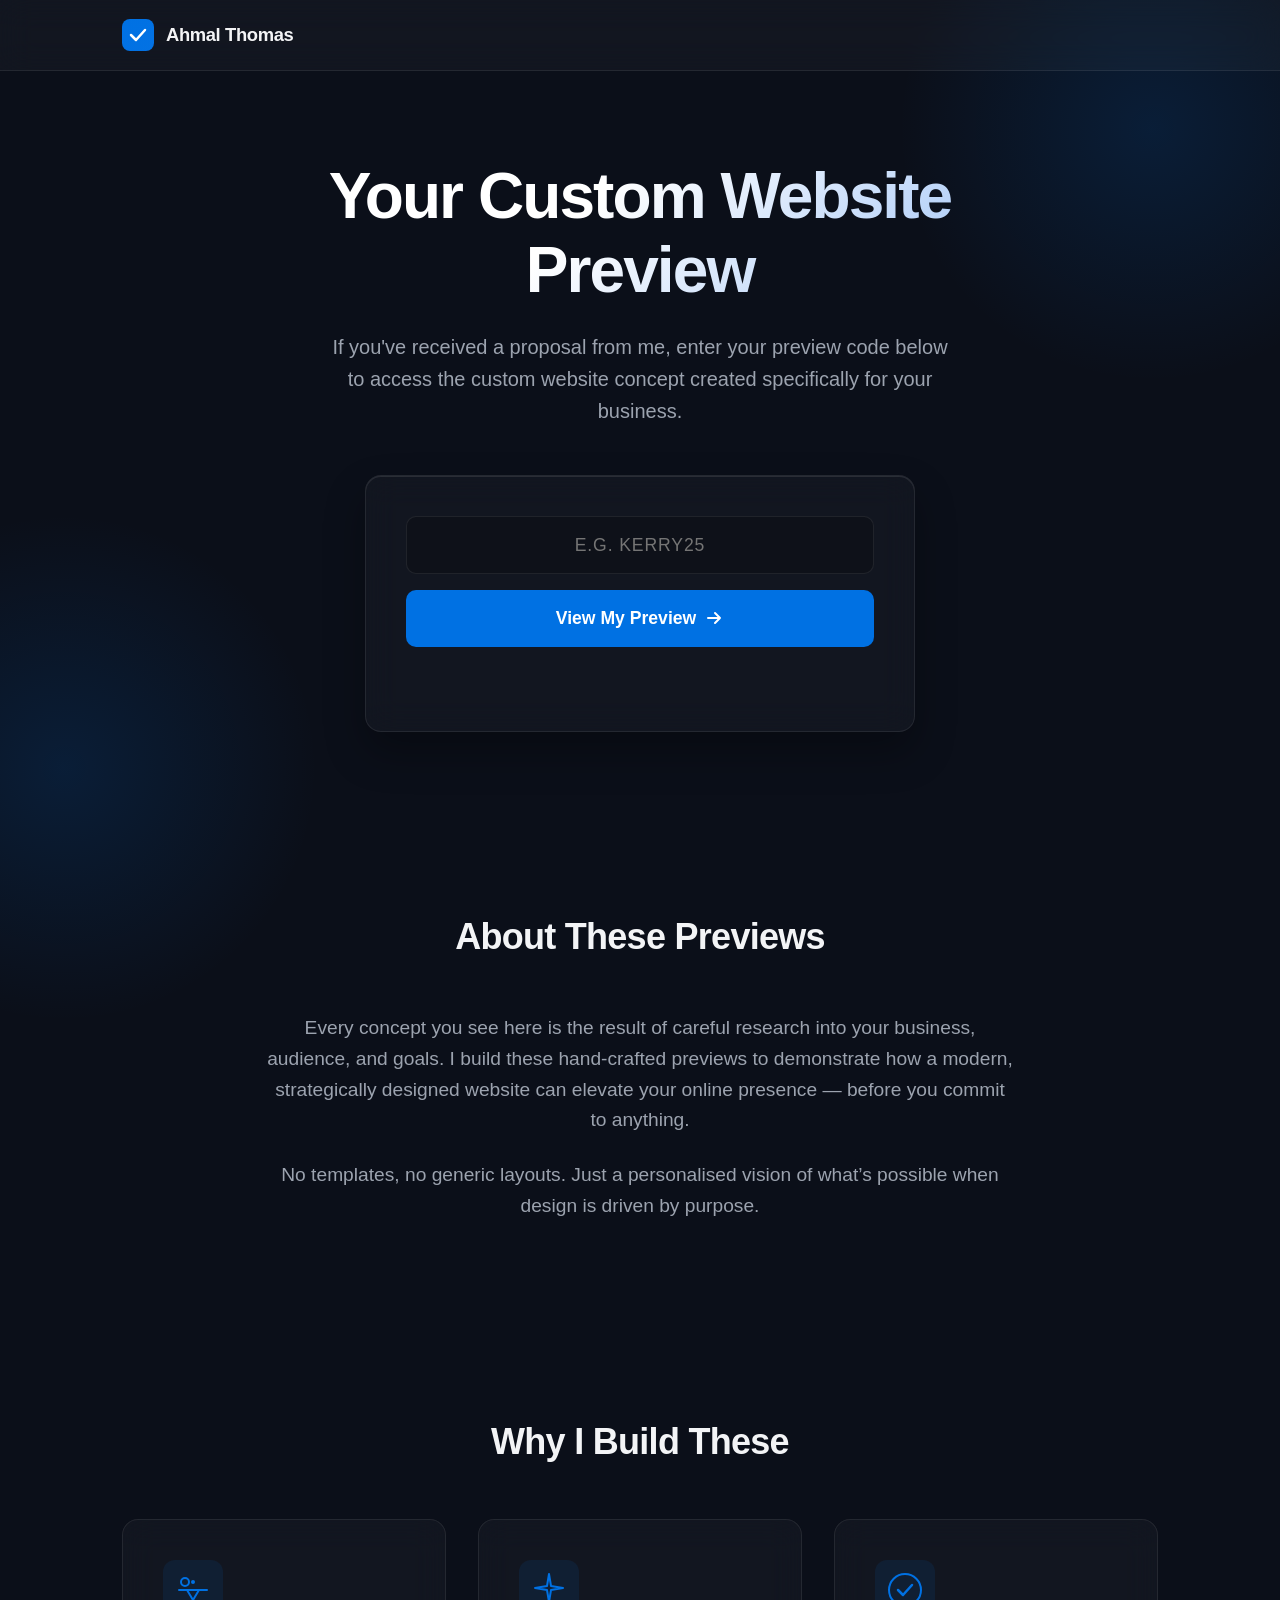
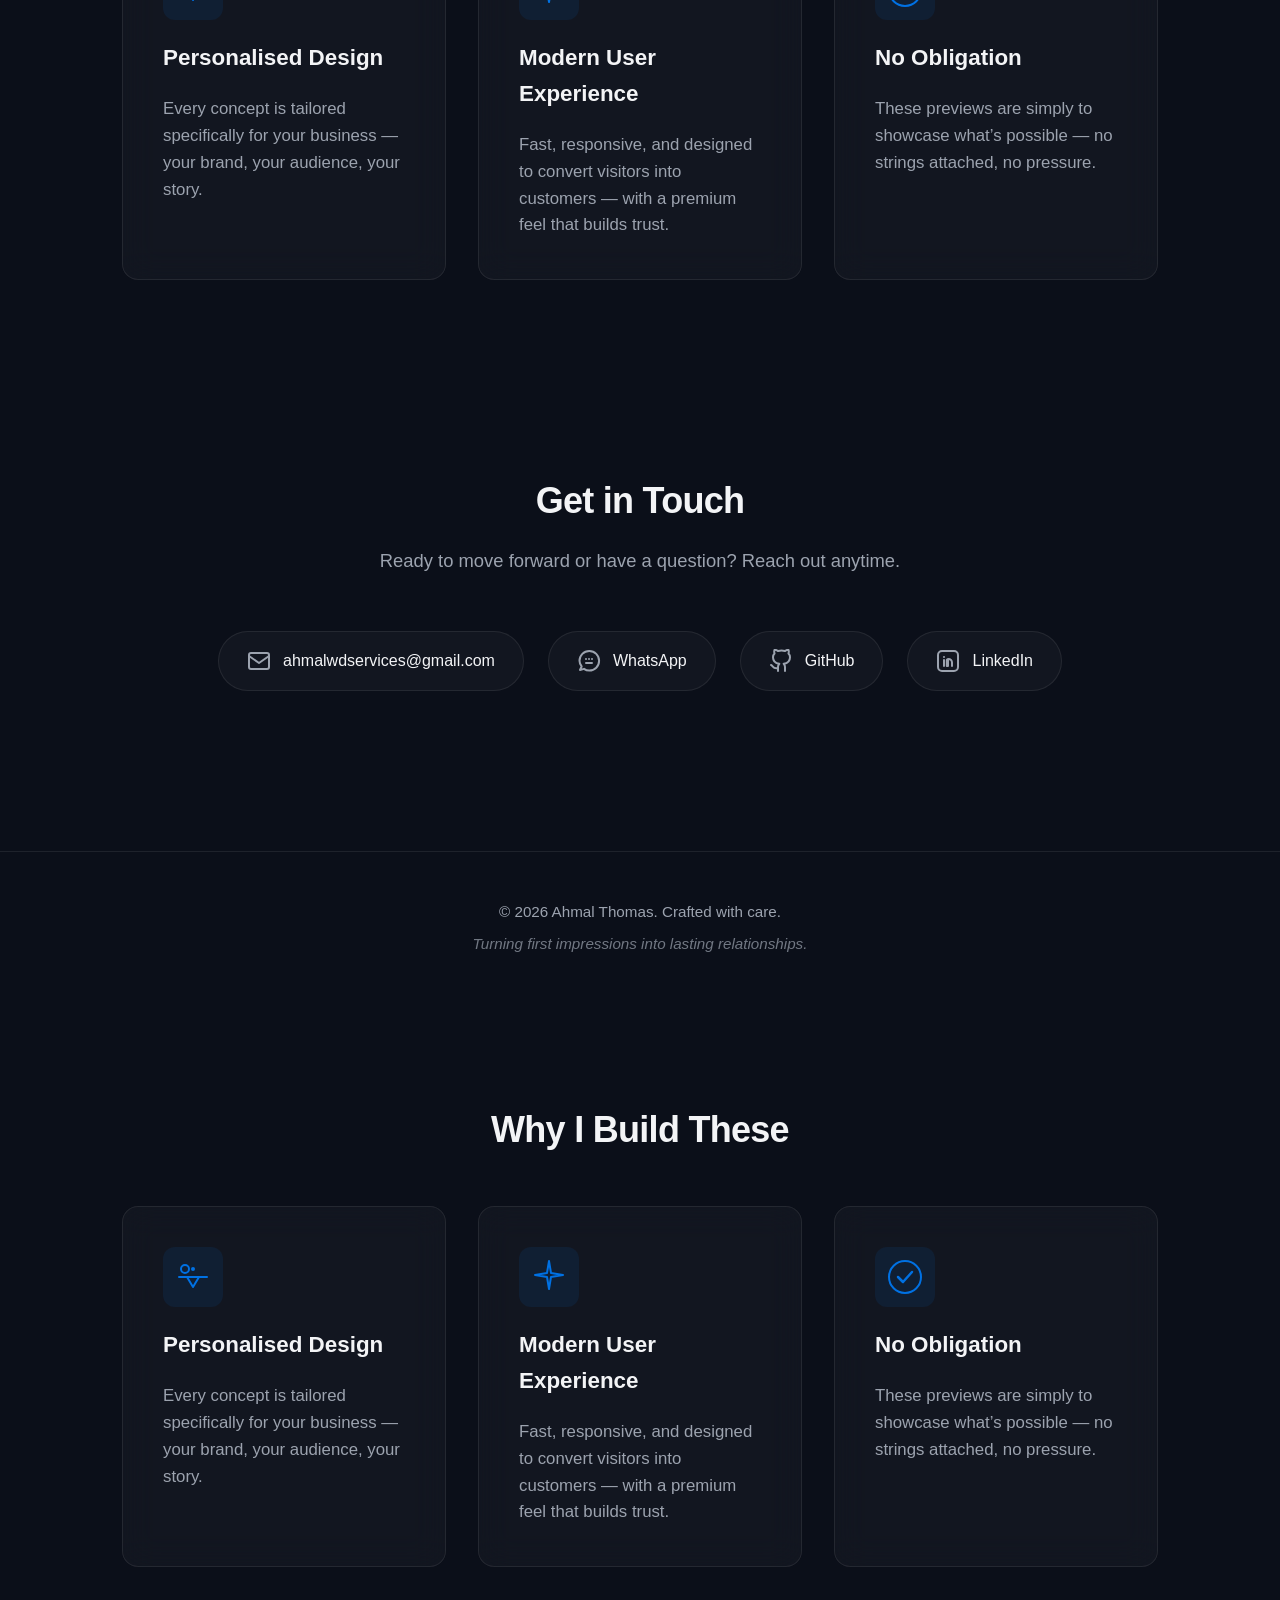
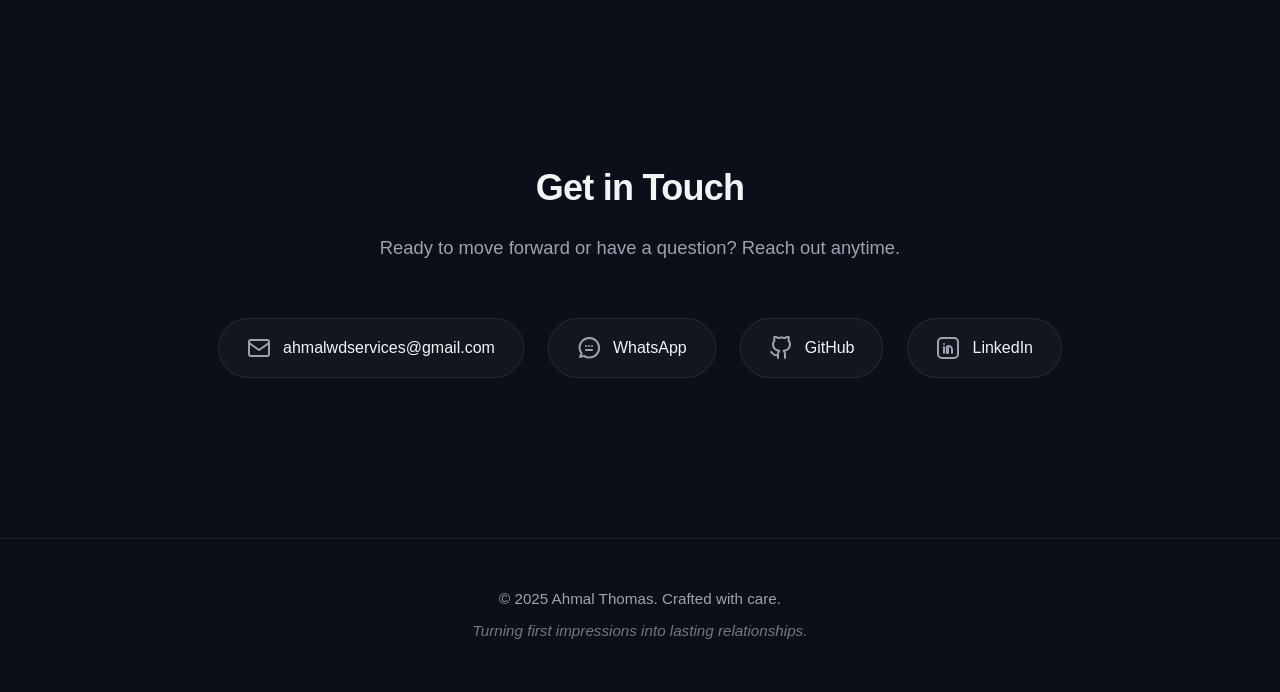
==== commit 9489d01f: "Update index.html" ====
--- a/index.html
+++ b/index.html
@@ -6,13 +6,11 @@
   <title>Custom Website Preview | Ahmal Thomas — Web Designer</title>
   <meta name="description" content="Access your personalized website concept preview. Enter your unique code to view a custom-designed demo tailored for your business." />
 
-  <!-- Open Graph / Social -->
   <meta property="og:title" content="Your Custom Website Preview" />
   <meta property="og:description" content="Enter your preview code to see a personalized website concept built for your business." />
   <meta property="og:type" content="website" />
   <meta name="twitter:card" content="summary_large_image" />
 
-  <!-- Structured Data: Person -->
   <script type="application/ld+json">
   {
     "@context": "https://schema.org",
@@ -27,13 +25,369 @@
   }
   </script>
 
-  <link rel="stylesheet" href="style.css" />
+  <style>
+    /* Global Variables & Resets */
+    :root {
+      --bg-dark: #0b0f19;
+      --text-main: #f3f4f6;
+      --text-muted: #9ca3af;
+      --primary: #0071E3;
+      --primary-hover: #1d83ec;
+      --error: #ef4444;
+      --glass-bg: rgba(255, 255, 255, 0.03);
+      --glass-border: rgba(255, 255, 255, 0.08);
+      --glass-glow: rgba(0, 113, 227, 0.15);
+      --font-stack: -apple-system, BlinkMacSystemFont, "Segoe UI", Roboto, Helvetica, Arial, sans-serif;
+    }
+
+    * {
+      box-sizing: border-box;
+      margin: 0;
+      padding: 0;
+    }
+
+    body {
+      background-color: var(--bg-dark);
+      color: var(--text-main);
+      font-family: var(--font-stack);
+      line-height: 1.6;
+      overflow-x: hidden;
+      position: relative;
+    }
+
+    /* Ambient Background Glows */
+    body::before, body::after {
+      content: "";
+      position: absolute;
+      width: 40vw;
+      height: 40vw;
+      border-radius: 50%;
+      background: radial-gradient(circle, rgba(0, 113, 227, 0.15) 0%, rgba(0,0,0,0) 70%);
+      z-index: -1;
+      pointer-events: none;
+    }
+    body::before { top: -10vw; right: -10vw; }
+    body::after { top: 40vw; left: -15vw; }
+
+    /* Utility Layout Components */
+    .container {
+      width: 100%;
+      max-width: 1100px;
+      margin: 0 auto;
+      padding: 0 2rem;
+    }
+
+    .glass {
+      background: var(--glass-bg);
+      backdrop-filter: blur(16px);
+      -webkit-backdrop-filter: blur(16px);
+      border: 1px solid var(--glass-border);
+      border-radius: 16px;
+    }
+
+    .sr-only {
+      position: absolute;
+      width: 1px;
+      height: 1px;
+      padding: 0;
+      margin: -1px;
+      overflow: hidden;
+      clip: rect(0, 0, 0, 0);
+      border: 0;
+    }
+
+    /* Header Navigation */
+    .top-bar {
+      position: fixed;
+      top: 0;
+      left: 0;
+      width: 100%;
+      z-index: 100;
+      border-radius: 0;
+      border-top: none;
+      border-left: none;
+      border-right: none;
+    }
+
+    .top-bar-inner {
+      height: 70px;
+      display: flex;
+      align-items: center;
+    }
+
+    .logo {
+      display: flex;
+      align-items: center;
+      gap: 0.75rem;
+      text-decoration: none;
+      color: var(--text-main);
+      font-weight: 600;
+      font-size: 1.15rem;
+      letter-spacing: -0.02em;
+    }
+
+    /* Hero / Gateway Section */
+    .hero {
+      padding: 10rem 0 5rem 0;
+      text-align: center;
+    }
+
+    .hero-content {
+      max-width: 700px;
+    }
+
+    .hero-title {
+      font-size: clamp(2.5rem, 5vw, 4rem);
+      font-weight: 800;
+      line-height: 1.15;
+      letter-spacing: -0.03em;
+      margin-bottom: 1.5rem;
+      background: linear-gradient(135deg, #ffffff 40%, #a5c7f7 100%);
+      -webkit-background-clip: text;
+      -webkit-text-fill-color: transparent;
+    }
+
+    .hero-subtitle {
+      font-size: clamp(1.1rem, 2vw, 1.25rem);
+      color: var(--text-muted);
+      margin-bottom: 3rem;
+    }
+
+    /* Dynamic Preview Form Card */
+    .preview-card {
+      padding: 2.5rem;
+      max-width: 550px;
+      margin: 0 auto;
+      box-shadow: 0 20px 40px rgba(0, 0, 0, 0.3), inset 0 1px 0 rgba(255,255,255,0.1);
+      transition: transform 0.3s ease, box-shadow 0.3s ease;
+    }
+
+    .preview-card:focus-within {
+      transform: translateY(-2px);
+      box-shadow: 0 20px 40px rgba(0, 0, 0, 0.4), 0 0 30px var(--glass-glow);
+    }
+
+    #previewForm {
+      display: flex;
+      flex-direction: column;
+      gap: 1rem;
+    }
+
+    .code-input {
+      width: 100%;
+      padding: 1.1rem 1.5rem;
+      background: rgba(0, 0, 0, 0.2);
+      border: 1px solid var(--glass-border);
+      border-radius: 10px;
+      color: var(--text-main);
+      font-size: 1.1rem;
+      font-weight: 500;
+      text-transform: uppercase;
+      letter-spacing: 0.05em;
+      text-align: center;
+      outline: none;
+      transition: all 0.2s ease;
+    }
+
+    .code-input:focus {
+      border-color: var(--primary);
+      background: rgba(0, 0, 0, 0.4);
+      box-shadow: 0 0 0 4px rgba(0, 113, 223, 0.2);
+    }
+
+    .btn-primary {
+      width: 100%;
+      padding: 1.1rem 1.5rem;
+      background: var(--primary);
+      border: none;
+      border-radius: 10px;
+      color: #fff;
+      font-size: 1.1rem;
+      font-weight: 600;
+      cursor: pointer;
+      display: flex;
+      align-items: center;
+      justify-content: center;
+      gap: 0.5rem;
+      transition: all 0.2s ease;
+    }
+
+    .btn-primary:hover {
+      background: var(--primary-hover);
+      transform: translateY(-1px);
+    }
+
+    .btn-primary:active {
+      transform: translateY(1px);
+    }
+
+    .btn-primary svg {
+      transition: transform 0.2s ease;
+    }
+
+    .btn-primary:hover svg {
+      transform: translateX(4px);
+    }
+
+    .error-message {
+      color: var(--error);
+      font-size: 0.95rem;
+      font-weight: 500;
+      min-height: 1.5rem;
+      margin-top: 0.25rem;
+    }
+
+    /* Content Generic Sections */
+    .section {
+      padding: 6rem 0;
+    }
+
+    .section-title {
+      font-size: 2.25rem;
+      font-weight: 700;
+      letter-spacing: -0.02em;
+      text-align: center;
+      margin-bottom: 3rem;
+    }
+
+    /* About Section Specifics */
+    .about-text {
+      max-width: 750px;
+      margin: 0 auto;
+      text-align: center;
+      font-size: 1.2rem;
+      color: var(--text-muted);
+      display: flex;
+      flex-direction: column;
+      gap: 1.5rem;
+    }
+
+    /* Features Component Grid */
+    .features-grid {
+      display: grid;
+      grid-template-columns: repeat(auto-fit, minmax(300px, 1fr));
+      gap: 2rem;
+    }
+
+    .feature-card {
+      padding: 2.5rem;
+      display: flex;
+      flex-direction: column;
+      gap: 1.25rem;
+      transition: transform 0.3s ease, border-color 0.3s ease;
+    }
+
+    .feature-card:hover {
+      transform: translateY(-5px);
+      border-color: rgba(255, 255, 255, 0.15);
+    }
+
+    .feature-icon {
+      color: var(--primary);
+      background: rgba(0, 113, 227, 0.1);
+      width: 60px;
+      height: 60px;
+      border-radius: 12px;
+      display: flex;
+      align-items: center;
+      justify-content: center;
+    }
+
+    .feature-title {
+      font-size: 1.4rem;
+      font-weight: 600;
+    }
+
+    .feature-desc {
+      color: var(--text-muted);
+      font-size: 1.05rem;
+    }
+
+    /* Interactive Connect Section */
+    .contact {
+      text-align: center;
+    }
+
+    .contact-sub {
+      color: var(--text-muted);
+      font-size: 1.15rem;
+      margin-top: -2rem;
+      margin-bottom: 3.5rem;
+    }
+
+    .contact-links {
+      display: flex;
+      flex-wrap: wrap;
+      justify-content: center;
+      gap: 1.5rem;
+    }
+
+    .contact-item {
+      display: flex;
+      align-items: center;
+      gap: 0.75rem;
+      padding: 1rem 1.75rem;
+      border-radius: 30px;
+      background: var(--glass-bg);
+      border: 1px solid var(--glass-border);
+      color: var(--text-main);
+      text-decoration: none;
+      font-weight: 500;
+      transition: all 0.2s ease;
+    }
+
+    .contact-item:hover {
+      background: rgba(255, 255, 255, 0.08);
+      border-color: rgba(255, 255, 255, 0.2);
+      transform: translateY(-2px);
+      color: #fff;
+    }
+
+    .contact-item svg {
+      color: var(--text-muted);
+      transition: color 0.2s ease;
+    }
+
+    .contact-item:hover svg {
+      color: var(--primary);
+    }
+
+    /* Structured Semantic Footer */
+    .footer {
+      border-top: 1px solid var(--glass-border);
+      padding: 3rem 0;
+      margin-top: 4rem;
+      color: var(--text-muted);
+      font-size: 0.95rem;
+    }
+
+    .footer-inner {
+      display: flex;
+      flex-direction: column;
+      align-items: center;
+      gap: 0.5rem;
+      text-align: center;
+    }
+
+    .footer-tagline {
+      font-style: italic;
+      opacity: 0.7;
+    }
+
+    /* Responsive Media Adaptation */
+    @media (max-width: 768px) {
+      .container { padding: 0 1.5rem; }
+      .hero { padding: 8rem 0 4rem 0; }
+      .preview-card { padding: 1.75rem; }
+      .section { padding: 4rem 0; }
+    }
+  </style>
 </head>
 <body>
-  <!-- Minimal top bar with brand -->
+
   <header class="top-bar glass">
     <div class="top-bar-inner container">
-      <a href="/" class="logo" aria-label="Alex Morgan Home">
+      <a href="/" class="logo" aria-label="Ahmal Thomas Home">
         <svg width="32" height="32" viewBox="0 0 32 32" fill="none" aria-hidden="true">
           <rect width="32" height="32" rx="8" fill="url(#logo-grad)" />
           <path d="M9 16L14 21L23 11" stroke="white" stroke-width="2.5" stroke-linecap="round" stroke-linejoin="round" />
@@ -50,7 +404,6 @@
   </header>
 
   <main>
-    <!-- Hero Section -->
     <section class="hero" aria-labelledby="hero-heading">
       <div class="container hero-content">
         <h1 id="hero-heading" class="hero-title">Your Custom Website Preview</h1>
@@ -83,7 +436,6 @@
       </div>
     </section>
 
-    <!-- About Section -->
     <section class="about section" aria-labelledby="about-heading">
       <div class="container">
         <h2 id="about-heading" class="section-title">About These Previews</h2>
@@ -100,6 +452,162 @@
           </p>
         </div>
       </div>
+    </section>
+
+    <section class="features section" aria-labelledby="features-heading">
+      <div class="container">
+        <h2 id="features-heading" class="section-title">Why I Build These</h2>
+        <div class="features-grid">
+          <article class="feature-card glass">
+            <div class="feature-icon" aria-hidden="true">
+              <svg width="40" height="40" viewBox="0 0 40 40" fill="none">
+                <circle cx="12" cy="12" r="4" stroke="currentColor" stroke-width="2" />
+                <path d="M20 30L14 20H26L20 30Z" stroke="currentColor" stroke-width="2" stroke-linejoin="round" />
+                <path d="M6 20H34" stroke="currentColor" stroke-width="2" stroke-linecap="round" />
+                <circle cx="20" cy="12" r="2" fill="currentColor" />
+              </svg>
+            </div>
+            <h3 class="feature-title">Personalised Design</h3>
+            <p class="feature-desc">Every concept is tailored specifically for your business — your brand, your audience, your story.</p>
+          </article>
+
+          <article class="feature-card glass">
+            <div class="feature-icon" aria-hidden="true">
+              <svg width="40" height="40" viewBox="0 0 40 40" fill="none">
+                <path d="M20 4L22 16L34 18L22 20L20 32L18 20L6 18L18 16L20 4Z" stroke="currentColor" stroke-width="2" stroke-linejoin="round" />
+              </svg>
+            </div>
+            <h3 class="feature-title">Modern User Experience</h3>
+            <p class="feature-desc">Fast, responsive, and designed to convert visitors into customers — with a premium feel that builds trust.</p>
+          </article>
+
+          <article class="feature-card glass">
+            <div class="feature-icon" aria-hidden="true">
+              <svg width="40" height="40" viewBox="0 0 40 40" fill="none">
+                <path d="M20 36C28.8366 36 36 28.8366 36 20C36 11.1634 28.8366 4 20 4C11.1634 4 4 11.1634 4 20C4 28.8366 11.1634 36 20 36Z" stroke="currentColor" stroke-width="2" />
+                <path d="M13 20L18 25L27 15" stroke="currentColor" stroke-width="2.5" stroke-linecap="round" stroke-linejoin="round" />
+              </svg>
+            </div>
+            <h3 class="feature-title">No Obligation</h3>
+            <p class="feature-desc">These previews are simply to showcase what’s possible — no strings attached, no pressure.</p>
+          </article>
+        </div>
+      </div>
+    </section>
+
+    <section class="contact section" aria-labelledby="contact-heading">
+      <div class="container">
+        <h2 id="contact-heading" class="section-title">Get in Touch</h2>
+        <p class="contact-sub">Ready to move forward or have a question? Reach out anytime.</p>
+        <div class="contact-links">
+          <a href="mailto:ahmalwdservices@gmail.com" class="contact-item" aria-label="Email Ahmal">
+            <svg width="24" height="24" viewBox="0 0 24 24" fill="none" aria-hidden="true">
+              <rect x="2" y="4" width="20" height="16" rx="2" stroke="currentColor" stroke-width="2" />
+              <path d="M2 7L12 14L22 7" stroke="currentColor" stroke-width="2" stroke-linecap="round" stroke-linejoin="round" />
+            </svg>
+            <span>ahmalwdservices@gmail.com</span>
+          </a>
+          <a href="https://wa.me/18768789300" class="contact-item" target="_blank" rel="noopener" aria-label="Chat on WhatsApp with Ahmal">
+            <svg width="24" height="24" viewBox="0 0 24 24" fill="none" aria-hidden="true">
+              <path d="M3 21L4.65 17.5C3.36 15.95 2.5 13.97 2.5 11.8C2.5 6.31 6.81 2 12.3 2C17.79 2 22.1 6.31 22.1 11.8C22.1 17.29 17.79 21.6 12.3 21.6C10.34 21.6 8.48 20.95 7 19.85L3 21Z" stroke="currentColor" stroke-width="2" stroke-linejoin="round" />
+              <path d="M9 10H9.01M12 10H12.01M15 10H15.01M9 14H15" stroke="currentColor" stroke-width="2" stroke-linecap="round" stroke-linejoin="round" />
+            </svg>
+            <span>WhatsApp</span>
+          </a>
+          <a href="https://github.com/ahmal-wq" class="contact-item" target="_blank" rel="noopener" aria-label="GitHub Profile">
+            <svg width="24" height="24" viewBox="0 0 24 24" fill="none" aria-hidden="true">
+              <path d="M9 19C4 20.5 4 16.5 2 16M16 22V18.13C16.0375 16.88 15.5731 15.655 14.7 14.75C17.8 14.35 21 13.25 21 8.25C20.9992 6.855 20.4418 5.525 19.45 4.55C19.8918 3.35 19.8918 2.02 19.45 0.82C19.45 0.82 18.35 0.48 15.9 2.03C13.745 1.35 11.255 1.35 9.1 2.03C6.65 0.48 5.55 0.82 5.55 0.82C5.10824 2.02 5.10824 3.35 5.55 4.55C4.55818 5.525 4.00076 6.855 4 8.25C4 13.25 7.2 14.35 10.3 14.75C9.42688 15.655 8.96248 16.88 9 18.13V22" stroke="currentColor" stroke-width="2" stroke-linecap="round" stroke-linejoin="round" />
+            </svg>
+            <span>GitHub</span>
+          </a>
+          <a href="https://linkedin.com/in/ahmalthomas" class="contact-item" target="_blank" rel="noopener" aria-label="LinkedIn Profile">
+            <svg width="24" height="24" viewBox="0 0 24 24" fill="none" aria-hidden="true">
+              <rect x="2" y="2" width="20" height="20" rx="4" stroke="currentColor" stroke-width="2" />
+              <path d="M8 11V17M8 8V8.01M12 17V11M16 17V13.5C16 11.57 14.43 10 12.5 10V10C11.57 10 10.8 10.73 10.8 11.6V17" stroke="currentColor" stroke-width="2" stroke-linecap="round" stroke-linejoin="round" />
+            </svg>
+            <span>LinkedIn</span>
+          </a>
+        </div>
+      </div>
+    </section>
+  </main>
+
+  <footer class="footer">
+    <div class="container footer-inner">
+      <p>© 2026 Ahmal Thomas. Crafted with care.</p>
+      <p class="footer-tagline">Turning first impressions into lasting relationships.</p>
+    </div>
+  </footer>
+
+  <script>
+    document.addEventListener('DOMContentLoaded', () => {
+      const form = document.getElementById('previewForm');
+      const input = document.getElementById('codeInput');
+      const errorDiv = document.getElementById('errorMessage');
+      const submitBtn = document.getElementById('submitBtn');
+
+      // Sample mock valid codes mapping to targeted redirect destinations
+      const validCodes = {
+        'KERRY25': '/previews/kerry',
+        'DEMO2026': '/previews/demo',
+        'ALPHA': '/previews/alpha'
+      };
+
+      form.addEventListener('submit', (e) => {
+        e.preventDefault();
+        
+        // Clean and normalize input data
+        const codeValue = input.value.trim().toUpperCase();
+
+        // 1. Check for blank entry
+        if (!codeValue) {
+          showError('Please enter a access preview code.');
+          return;
+        }
+
+        // 2. Validate input pattern formatting (Alphanumeric only)
+        const alphaNumericRegex = /^[A-Z0-9]+$/;
+        if (!alphaNumericRegex.test(codeValue)) {
+          showError('Codes can only contain letters and numbers.');
+          return;
+        }
+
+        // 3. Authenticate code existence
+        if (validCodes[codeValue]) {
+          clearError();
+          submitBtn.disabled = true;
+          submitBtn.innerHTML = 'Loading Preview...';
+          
+          // Simulation of client routing sequence
+          setTimeout(() => {
+            window.location.href = validCodes[codeValue];
+          }, 600);
+        } else {
+          showError('Code not recognized. Please double-check or reach out.');
+        }
+      });
+
+      // Clear layout breaking alerts during typing adjustments
+      input.addEventListener('input', () => {
+        if (errorDiv.textContent !== '') {
+          clearError();
+        }
+      });
+
+      function showError(msg) {
+        errorDiv.textContent = msg;
+        input.setAttribute('aria-invalid', 'true');
+        input.focus();
+      }
+
+      function clearError() {
+        errorDiv.textContent = '';
+        input.removeAttribute('aria-invalid');
+      }
+    });
+  </script>
+</body>
+  </html>      </div>
     </section>
 
     <!-- Why I Build These (Feature Cards) -->
